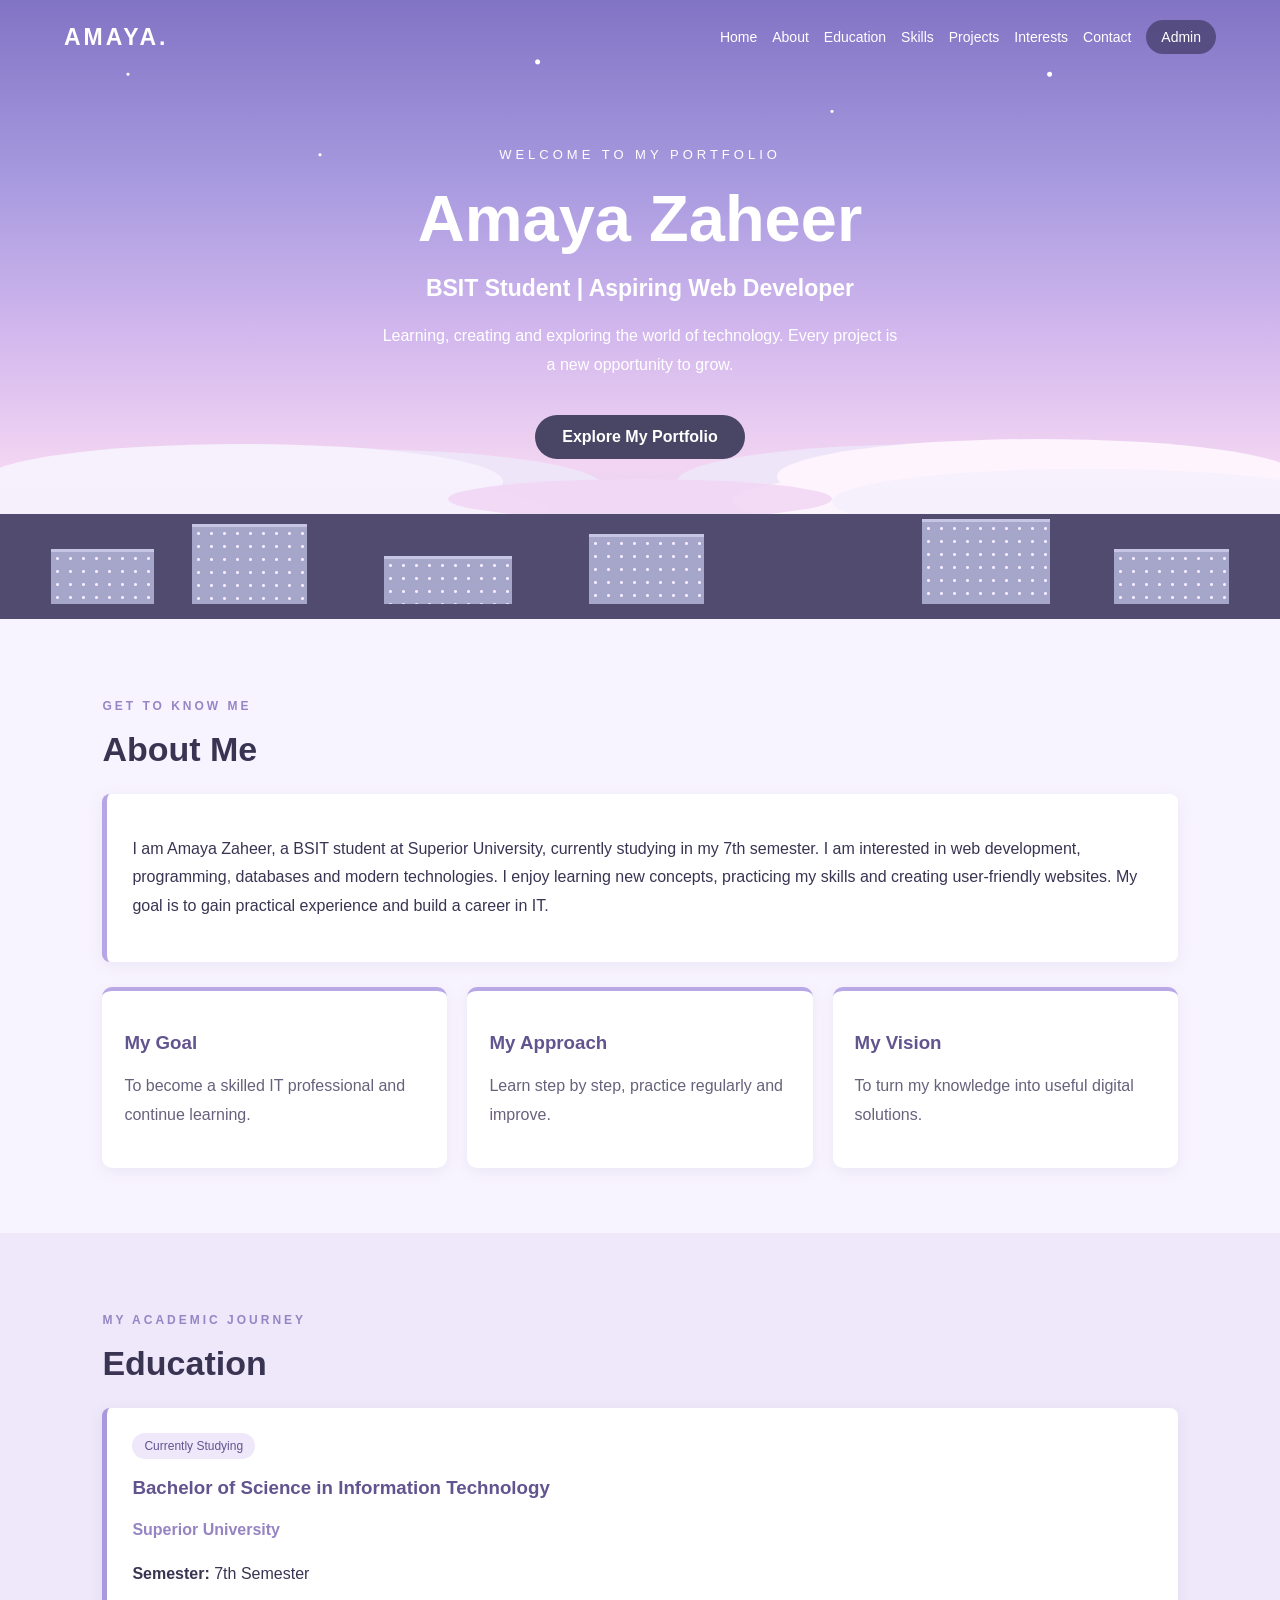
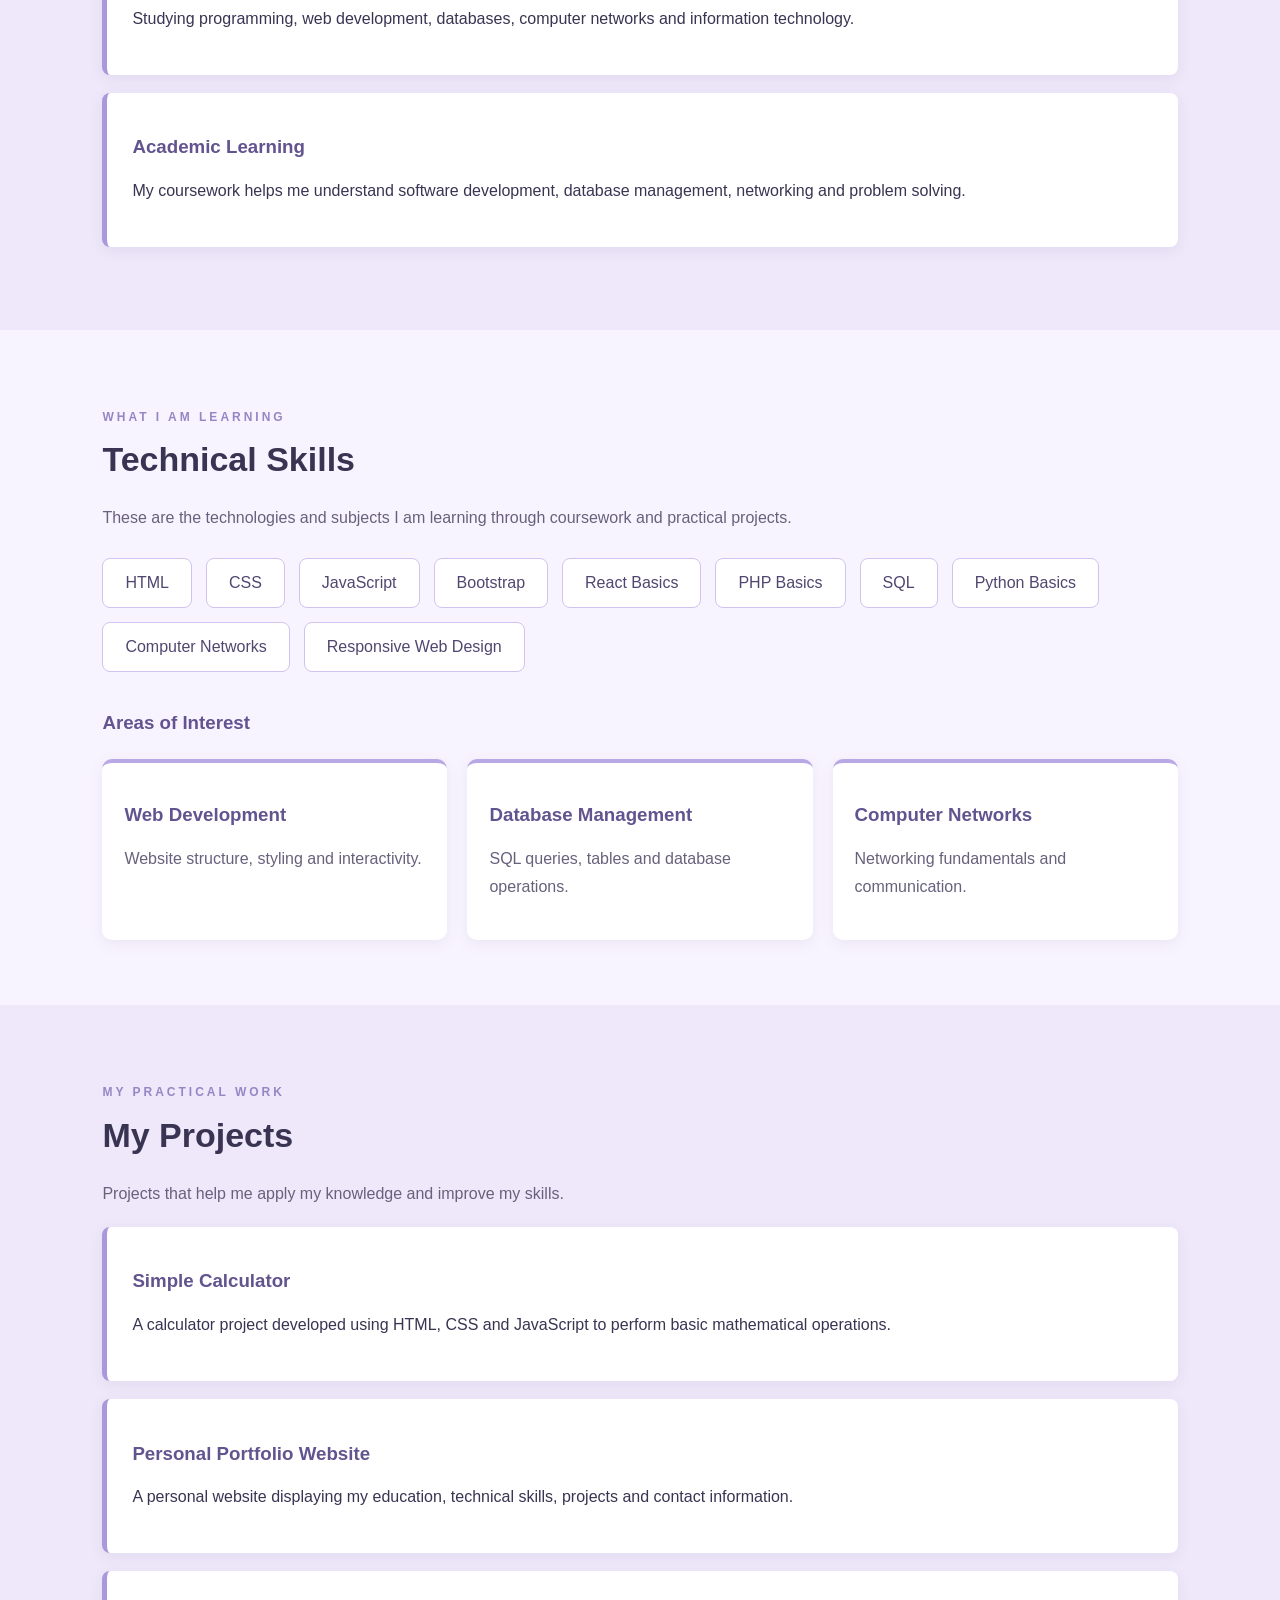
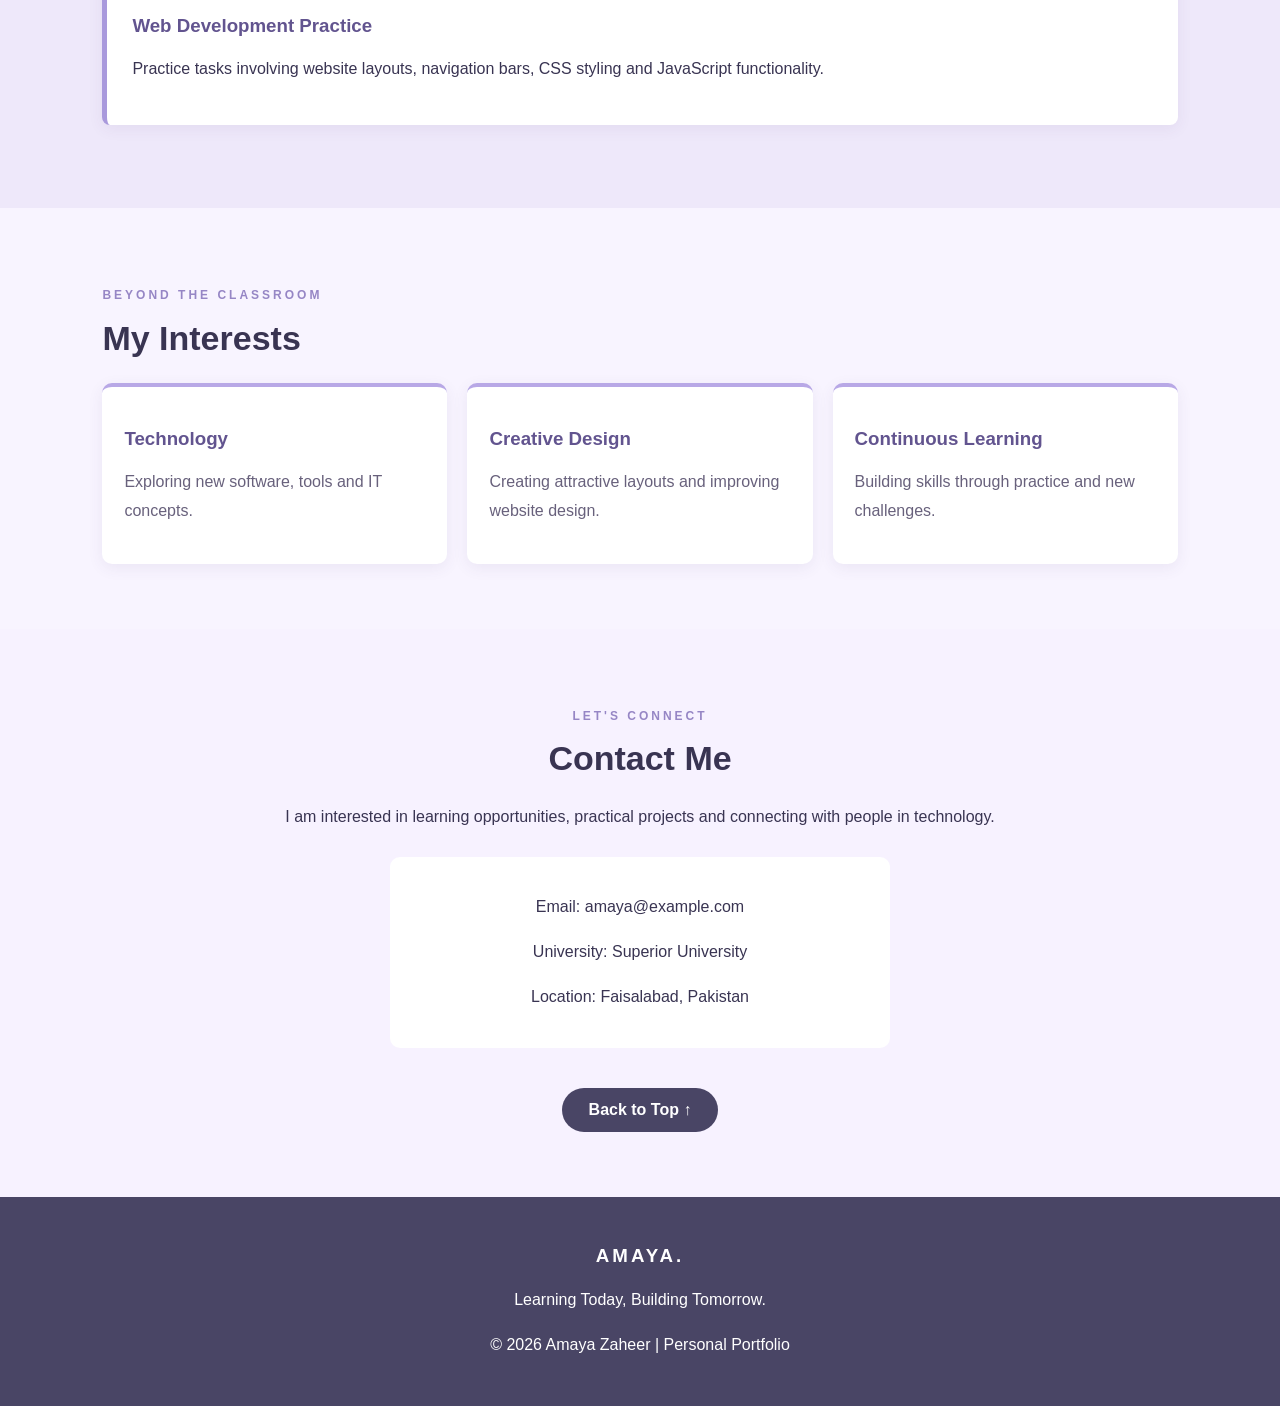
==== index.html @ d49d98a9 "my portfolio" ====
<!DOCTYPE html>
<html lang="en">
<head>
    <meta charset="UTF-8">
    <meta name="viewport" content="width=device-width, initial-scale=1.0">
    <title>Amaya Zaheer | Portfolio</title>
    <link rel="stylesheet" href="style.css">
</head>
<body>

    <header>
        <a href="index.html" class="logo">AMAYA.</a>

        <nav>
            <a href="#home">Home</a>
            <a href="#about">About</a>
            <a href="#education">Education</a>
            <a href="#skills">Skills</a>
            <a href="#projects">Projects</a>
            <a href="#interests">Interests</a>
            <a href="#contact">Contact</a>
            <a href="admin.html" class="admin-link">Admin</a>
        </nav>
    </header>

    <!-- Home -->
    <section class="hero" id="home">
        <div class="hero-content">
            <p class="small-heading">WELCOME TO MY PORTFOLIO</p>
            <h1 id="name">Amaya Zaheer</h1>
            <h2 id="role">BSIT Student | Aspiring Web Developer</h2>

            <p class="hero-description">
                Learning, creating and exploring the world of technology.
                Every project is a new opportunity to grow.
            </p>

            <a href="#about" class="btn">Explore My Portfolio</a>
        </div>

        <div class="cloud cloud-one"></div>
        <div class="cloud cloud-two"></div>
        <div class="cloud cloud-three"></div>

        <div class="city">
            <div class="building building-one"></div>
            <div class="building building-two"></div>
            <div class="building building-three"></div>
            <div class="building building-four"></div>
            <div class="building building-five"></div>
            <div class="building building-six"></div>
        </div>
    </section>

    <!-- About -->
    <section id="about" class="section">
        <p class="section-label">GET TO KNOW ME</p>
        <h2>About Me</h2>

        <div class="about-box">
            <p id="aboutText"></p>
        </div>

        <div class="card-container">
            <div class="info-card">
                <h3>My Goal</h3>
                <p>To become a skilled IT professional and continue learning.</p>
            </div>

            <div class="info-card">
                <h3>My Approach</h3>
                <p>Learn step by step, practice regularly and improve.</p>
            </div>

            <div class="info-card">
                <h3>My Vision</h3>
                <p>To turn my knowledge into useful digital solutions.</p>
            </div>
        </div>
    </section>

    <!-- Education -->
    <section id="education" class="section alternate">
        <p class="section-label">MY ACADEMIC JOURNEY</p>
        <h2>Education</h2>

        <div class="content-card">
            <span class="tag">Currently Studying</span>
            <h3>Bachelor of Science in Information Technology</h3>
            <h4>Superior University</h4>
            <p><strong>Semester:</strong> 7th Semester</p>
            <p>
                Studying programming, web development, databases,
                computer networks and information technology.
            </p>
        </div>

        <div class="content-card">
            <h3>Academic Learning</h3>
            <p>
                My coursework helps me understand software development,
                database management, networking and problem solving.
            </p>
        </div>
    </section>

    <!-- Skills -->
    <section id="skills" class="section">
        <p class="section-label">WHAT I AM LEARNING</p>
        <h2>Technical Skills</h2>

        <p class="section-intro">
            These are the technologies and subjects I am learning
            through coursework and practical projects.
        </p>

        <div id="skillsList" class="skills-container"></div>

        <h3 class="sub-heading">Areas of Interest</h3>

        <div class="card-container">
            <div class="info-card">
                <h3>Web Development</h3>
                <p>Website structure, styling and interactivity.</p>
            </div>

            <div class="info-card">
                <h3>Database Management</h3>
                <p>SQL queries, tables and database operations.</p>
            </div>

            <div class="info-card">
                <h3>Computer Networks</h3>
                <p>Networking fundamentals and communication.</p>
            </div>
        </div>
    </section>

    <!-- Projects -->
    <section id="projects" class="section alternate">
        <p class="section-label">MY PRACTICAL WORK</p>
        <h2>My Projects</h2>

        <p class="section-intro">
            Projects that help me apply my knowledge and improve my skills.
        </p>

        <div id="projectsList"></div>
    </section>

    <!-- Interests -->
    <section id="interests" class="section">
        <p class="section-label">BEYOND THE CLASSROOM</p>
        <h2>My Interests</h2>

        <div class="card-container">
            <div class="info-card">
                <h3>Technology</h3>
                <p>Exploring new software, tools and IT concepts.</p>
            </div>

            <div class="info-card">
                <h3>Creative Design</h3>
                <p>Creating attractive layouts and improving website design.</p>
            </div>

            <div class="info-card">
                <h3>Continuous Learning</h3>
                <p>Building skills through practice and new challenges.</p>
            </div>
        </div>
    </section>

    <!-- Contact -->
    <section id="contact" class="section contact-section">
        <p class="section-label">LET'S CONNECT</p>
        <h2>Contact Me</h2>

        <p>
            I am interested in learning opportunities, practical projects
            and connecting with people in technology.
        </p>

        <div class="contact-box">
            <p id="email"></p>
            <p>University: Superior University</p>
            <p>Location: Faisalabad, Pakistan</p>
        </div>

        <a href="#home" class="btn">Back to Top ↑</a>
    </section>

    <footer>
        <h3>AMAYA.</h3>
        <p>Learning Today, Building Tomorrow.</p>
        <p>© 2026 Amaya Zaheer | Personal Portfolio</p>
    </footer>

    <script src="script.js"></script>
</body>
</html>
---- style.css ----
* {
    box-sizing: border-box;
}

html {
    scroll-behavior: smooth;
    scroll-padding-top: 25px;
}

body {
    margin: 0;
    font-family: Arial, sans-serif;
    color: #393452;
    background: #f8f4ff;
}

p {
    line-height: 1.8;
}

/* Navigation */
header {
    width: 100%;
    padding: 20px 5%;
    display: flex;
    justify-content: space-between;
    align-items: center;
    flex-wrap: wrap;
    gap: 15px;
    position: absolute;
    top: 0;
    left: 0;
    z-index: 20;
}

.logo {
    color: white;
    font-size: 23px;
    font-weight: bold;
    letter-spacing: 3px;
    text-decoration: none;
}

nav {
    display: flex;
    flex-wrap: wrap;
    align-items: center;
    gap: 15px;
}

nav a {
    color: white;
    text-decoration: none;
    font-size: 14px;
}

nav a:hover {
    color: #ffe1ff;
}

.admin-link {
    padding: 9px 15px;
    background: rgba(65, 57, 101, 0.7);
    border-radius: 20px;
}

/* Sky Hero */
.hero {
    min-height: 600px;
    position: relative;
    overflow: hidden;
    display: flex;
    justify-content: center;
    align-items: center;
    text-align: center;
    padding: 130px 20px 160px;
    color: white;

    background:
        radial-gradient(circle at 10% 12%, white 1px, transparent 2px),
        radial-gradient(circle at 25% 25%, white 1px, transparent 2px),
        radial-gradient(circle at 42% 10%, white 2px, transparent 3px),
        radial-gradient(circle at 65% 18%, white 1px, transparent 2px),
        radial-gradient(circle at 82% 12%, white 2px, transparent 3px),
        linear-gradient(
            to bottom,
            #8274c4,
            #a99be0 30%,
            #d4b9ee 55%,
            #f2d5f2 75%,
            #d7d5ef
        );
}

.hero-content {
    position: relative;
    z-index: 5;
    max-width: 750px;
}

.small-heading {
    font-size: 13px;
    letter-spacing: 4px;
}

.hero h1 {
    font-size: 65px;
    margin: 15px 0;
    color: white;
}

.hero h2 {
    font-size: 23px;
    color: white;
}

.hero-description {
    max-width: 520px;
    margin: 20px auto;
}

/* Clouds */
.cloud {
    position: absolute;
    height: 65px;
    border-radius: 50%;
    background: #f8f4ff;
    opacity: 0.9;
}

.cloud-one {
    bottom: 80px;
    left: -5%;
    width: 40%;
    box-shadow:
        50px -25px 0 5px #f8f4ff,
        100px 5px 0 #f8f4ff,
        150px -20px 0 5px #eee7fa;
}

.cloud-two {
    bottom: 85px;
    right: -5%;
    width: 40%;
    box-shadow:
        -50px -25px 0 5px #fff8ff,
        -100px 0 0 #fff8ff,
        -150px -20px 0 5px #eee7fa;
}

.cloud-three {
    bottom: 100px;
    left: 35%;
    width: 30%;
    height: 40px;
    background: #f2d9f5;
}

/* City */
.city {
    position: absolute;
    bottom: 0;
    left: 0;
    width: 100%;
    height: 105px;
    background: #514b70;
    z-index: 2;
}

.building {
    position: absolute;
    bottom: 15px;
    background-color: #a5a6ca;
    border-top: 3px solid #c6c5e4;
    background-image:
        radial-gradient(circle, #f5edff 1px, transparent 2px);
    background-size: 13px 13px;
}

.building-one {
    left: 4%;
    width: 8%;
    height: 55px;
}

.building-two {
    left: 15%;
    width: 9%;
    height: 80px;
}

.building-three {
    left: 30%;
    width: 10%;
    height: 48px;
}

.building-four {
    left: 46%;
    width: 9%;
    height: 70px;
}

.building-five {
    right: 18%;
    width: 10%;
    height: 85px;
}

.building-six {
    right: 4%;
    width: 9%;
    height: 55px;
}

/* Buttons */
.btn {
    display: inline-block;
    margin-top: 15px;
    padding: 13px 27px;
    color: white;
    background: #494565;
    text-decoration: none;
    border-radius: 25px;
    font-weight: bold;
}

.btn:hover {
    background: #7768a9;
}

/* Sections */
.section {
    padding: 65px 8%;
    scroll-margin-top: 20px;
}

.alternate {
    background: #eee8fa;
}

.section-label {
    color: #9686c5;
    font-size: 12px;
    font-weight: bold;
    letter-spacing: 3px;
}

.section h2 {
    font-size: 34px;
    margin: 10px 0 25px;
}

.section-intro {
    max-width: 700px;
    color: #68617c;
}

/* About */
.about-box {
    background: white;
    border-left: 5px solid #b7a6e5;
    padding: 25px;
    border-radius: 8px;
    box-shadow: 0 4px 18px rgba(76, 61, 113, 0.08);
}

/* Cards */
.card-container {
    display: flex;
    flex-wrap: wrap;
    gap: 20px;
    margin-top: 25px;
}

.info-card {
    flex: 1;
    min-width: 190px;
    padding: 22px;
    background: white;
    border-radius: 10px;
    border-top: 4px solid #b8a8e6;
    box-shadow: 0 4px 15px rgba(80, 60, 120, 0.08);
}

.info-card h3,
.content-card h3,
.project-card h3 {
    color: #62548f;
}

.info-card p {
    color: #68617c;
}

/* Education and Projects */
.content-card,
.project-card {
    background: white;
    padding: 25px;
    margin: 18px 0;
    border-radius: 8px;
    border-left: 5px solid #a999dc;
    box-shadow: 0 4px 15px rgba(80, 60, 120, 0.07);
}

.content-card h4 {
    color: #9584c2;
}

.tag {
    display: inline-block;
    background: #eee8fa;
    color: #62548f;
    padding: 6px 12px;
    border-radius: 20px;
    font-size: 12px;
}

/* Skills */
.skills-container {
    display: flex;
    flex-wrap: wrap;
    gap: 14px;
    margin-top: 25px;
}

.skill {
    padding: 15px 22px;
    background: white;
    border: 1px solid #d1c3ef;
    border-radius: 8px;
    color: #51466f;
}

.sub-heading {
    color: #62548f;
    margin-top: 40px;
}

/* Contact */
.contact-section {
    text-align: center;
    background: #f7f2ff;
}

.contact-box {
    max-width: 500px;
    margin: 25px auto;
    padding: 20px;
    background: white;
    border-radius: 10px;
}

/* Footer */
footer {
    text-align: center;
    padding: 30px 15px;
    color: white;
    background: #494565;
}

footer h3 {
    letter-spacing: 3px;
}

/* Admin Page */
.admin-page {
    min-height: 100vh;
    padding: 40px 15px;
    background: linear-gradient(135deg, #c0b0ec, #f4d9f5, #eee8fa);
}

.admin-box {
    max-width: 650px;
    margin: 25px auto;
    padding: 30px;
    background: white;
    border-radius: 12px;
    box-shadow: 0 5px 25px rgba(60, 45, 100, 0.15);
}

.admin-box h1,
.admin-box h2 {
    color: #62548f;
}

.admin-box label {
    display: block;
    margin-top: 15px;
    font-size: 14px;
    font-weight: bold;
}

.admin-box input,
.admin-box textarea {
    width: 100%;
    padding: 12px;
    margin-top: 7px;
    border: 1px solid #d4cae8;
    border-radius: 5px;
    font-family: Arial, sans-serif;
    font-size: 14px;
}

.admin-box textarea {
    min-height: 100px;
    resize: vertical;
}

.admin-box button {
    padding: 12px 20px;
    margin-top: 15px;
    border: none;
    border-radius: 5px;
    background: #62548f;
    color: white;
    cursor: pointer;
}

.admin-box button:hover {
    background: #494565;
}

.admin-message {
    color: #62548f;
    font-weight: bold;
}

/* Mobile Screen */
@media (max-width: 750px) {
    header {
        position: relative;
        justify-content: center;
        background: #8b7bc9;
    }

    nav {
        justify-content: center;
        gap: 12px;
    }

    nav a {
        font-size: 12px;
    }

    .hero {
        min-height: 500px;
        padding: 70px 20px 150px;
    }

    .hero h1 {
        font-size: 40px;
    }

    .hero h2 {
        font-size: 19px;
    }

    .section {
        padding: 40px 6%;
    }

    .section h2 {
        font-size: 28px;
    }

    .info-card {
        min-width: 100%;
    }

    .admin-box {
        padding: 20px;
    }
}
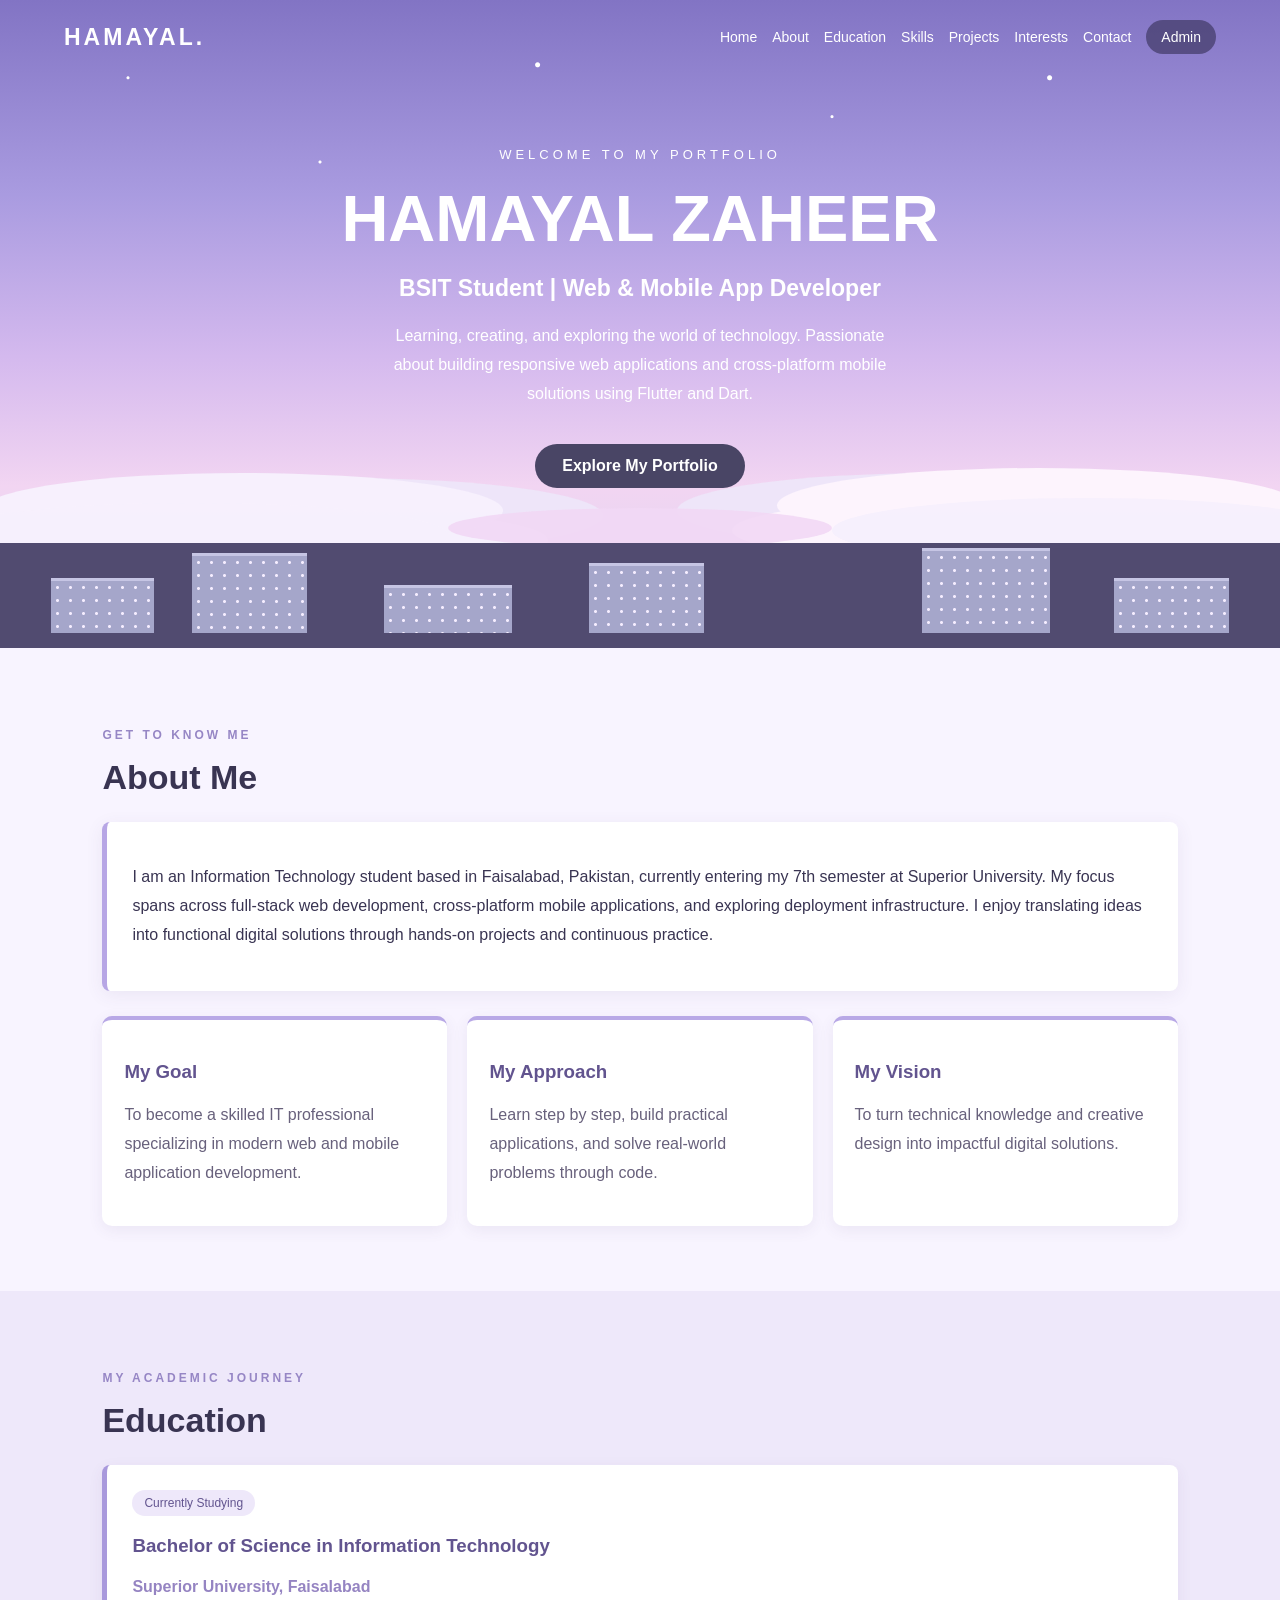
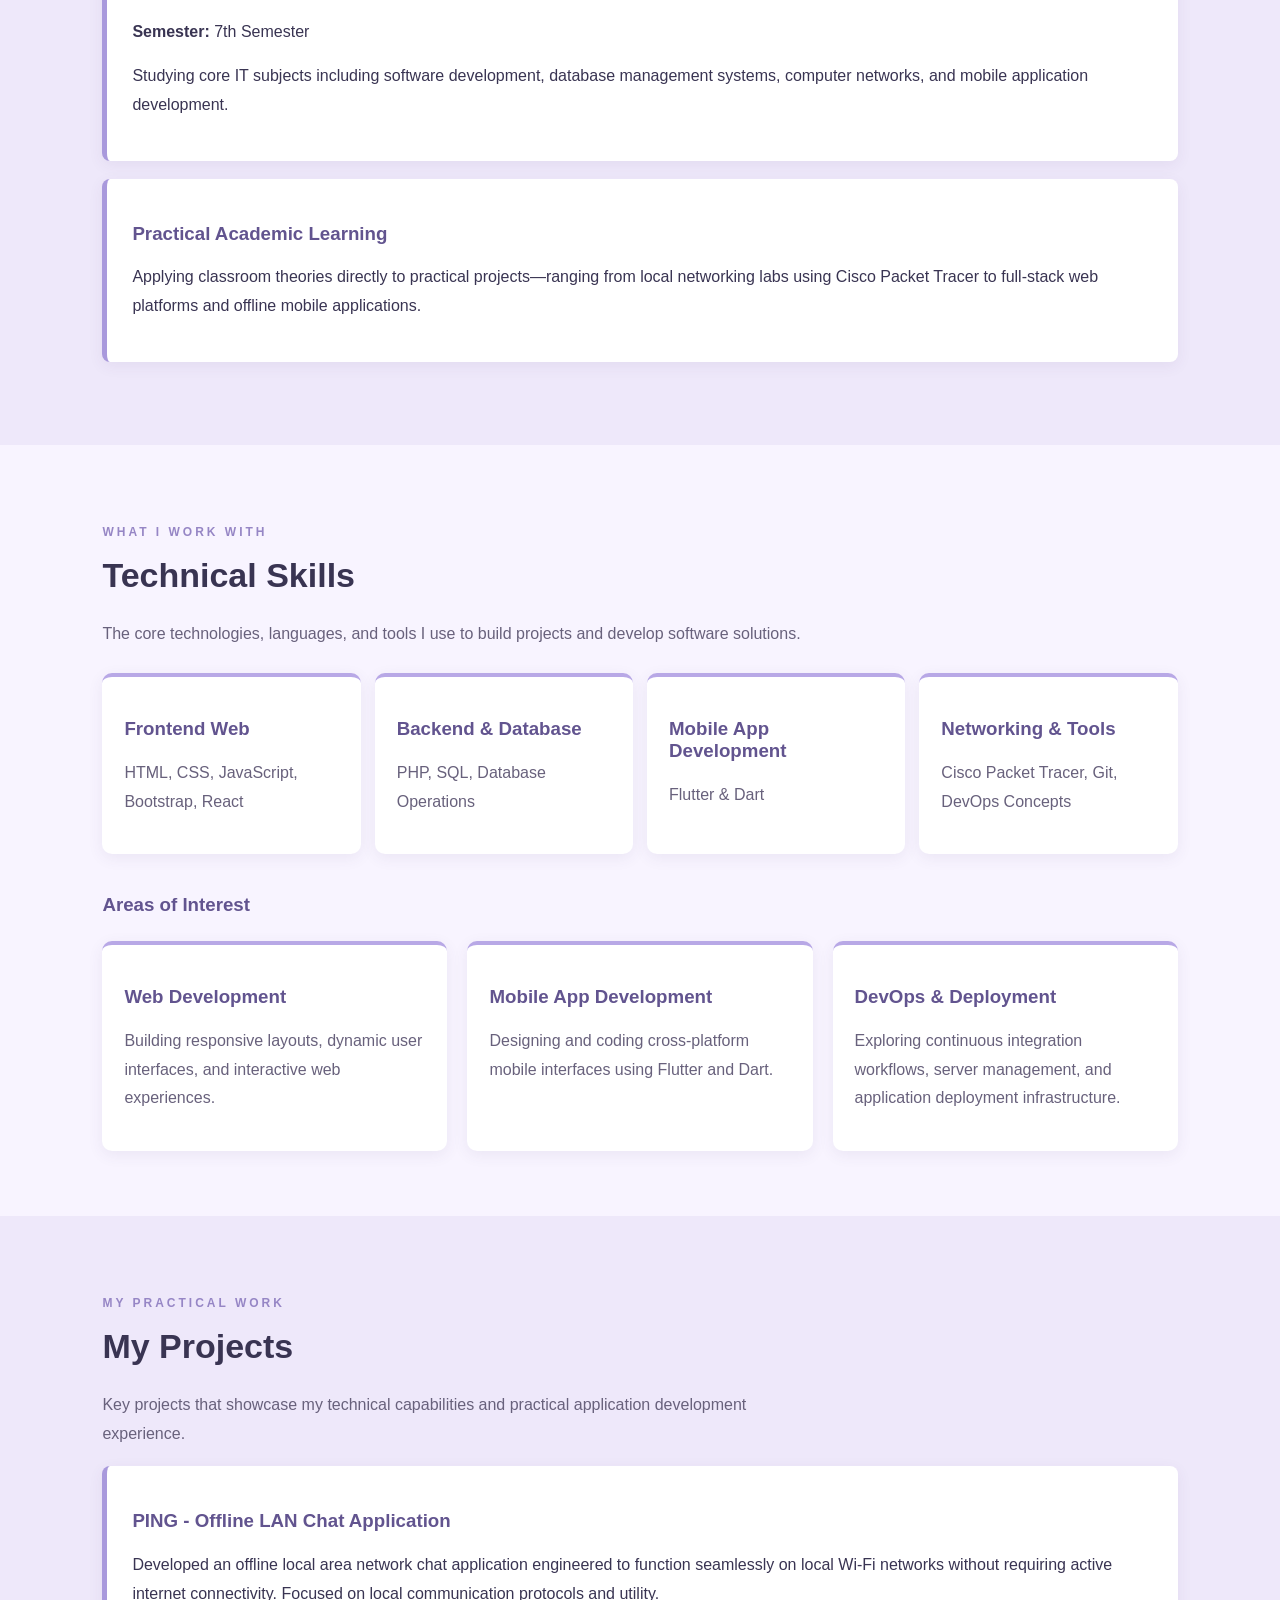
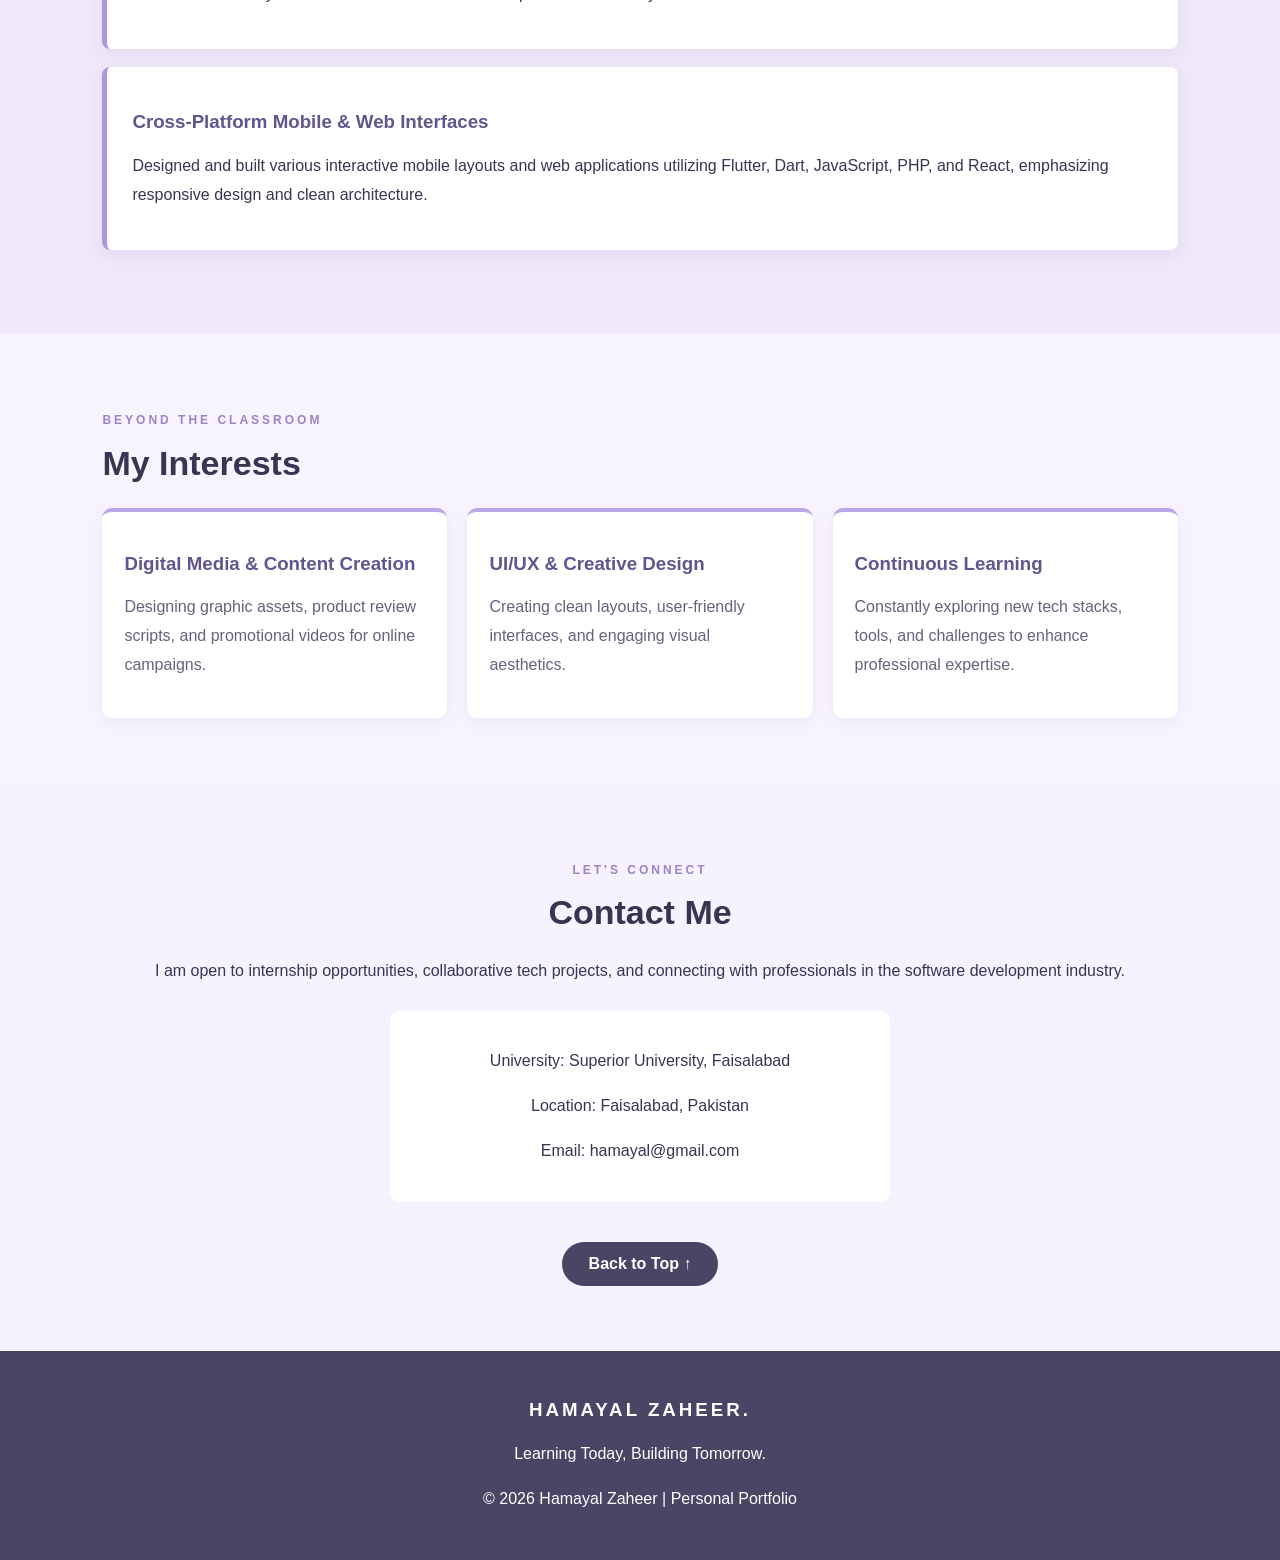
==== commit 00836e05: "final portfolio design" ====
--- a/index.html
+++ b/index.html
@@ -1,16 +1,15 @@
-
 <!DOCTYPE html>
 <html lang="en">
 <head>
     <meta charset="UTF-8">
     <meta name="viewport" content="width=device-width, initial-scale=1.0">
-    <title>Amaya Zaheer | Portfolio</title>
+    <title>HAMAYAL ZAHEER | Portfolio</title>
     <link rel="stylesheet" href="style.css">
 </head>
 <body>
 
     <header>
-        <a href="index.html" class="logo">AMAYA.</a>
+        <a href="index.html" class="logo">HAMAYAL.</a>
 
         <nav>
             <a href="#home">Home</a>
@@ -28,12 +27,12 @@
     <section class="hero" id="home">
         <div class="hero-content">
             <p class="small-heading">WELCOME TO MY PORTFOLIO</p>
-            <h1 id="name">Amaya Zaheer</h1>
-            <h2 id="role">BSIT Student | Aspiring Web Developer</h2>
+            <h1 id="name">HAMAYAL ZAHEER</h1>
+            <h2 id="role">BSIT Student | Web & Mobile App Developer</h2>
 
             <p class="hero-description">
-                Learning, creating and exploring the world of technology.
-                Every project is a new opportunity to grow.
+                Learning, creating, and exploring the world of technology. 
+                Passionate about building responsive web applications and cross-platform mobile solutions using Flutter and Dart.
             </p>
 
             <a href="#about" class="btn">Explore My Portfolio</a>
@@ -59,23 +58,27 @@
         <h2>About Me</h2>
 
         <div class="about-box">
-            <p id="aboutText"></p>
+            <p id="aboutText">
+                I am an Information Technology student based in Faisalabad, Pakistan, currently entering my 7th semester at Superior University. 
+                My focus spans across full-stack web development, cross-platform mobile applications, and exploring deployment infrastructure. 
+                I enjoy translating ideas into functional digital solutions through hands-on projects and continuous practice.
+            </p>
         </div>
 
         <div class="card-container">
             <div class="info-card">
                 <h3>My Goal</h3>
-                <p>To become a skilled IT professional and continue learning.</p>
+                <p>To become a skilled IT professional specializing in modern web and mobile application development.</p>
             </div>
 
             <div class="info-card">
                 <h3>My Approach</h3>
-                <p>Learn step by step, practice regularly and improve.</p>
+                <p>Learn step by step, build practical applications, and solve real-world problems through code.</p>
             </div>
 
             <div class="info-card">
                 <h3>My Vision</h3>
-                <p>To turn my knowledge into useful digital solutions.</p>
+                <p>To turn technical knowledge and creative design into impactful digital solutions.</p>
             </div>
         </div>
     </section>
@@ -88,51 +91,56 @@
         <div class="content-card">
             <span class="tag">Currently Studying</span>
             <h3>Bachelor of Science in Information Technology</h3>
-            <h4>Superior University</h4>
+            <h4>Superior University, Faisalabad</h4>
             <p><strong>Semester:</strong> 7th Semester</p>
             <p>
-                Studying programming, web development, databases,
-                computer networks and information technology.
+                Studying core IT subjects including software development, database management systems, 
+                computer networks, and mobile application development.
             </p>
         </div>
 
         <div class="content-card">
-            <h3>Academic Learning</h3>
+            <h3>Practical Academic Learning</h3>
             <p>
-                My coursework helps me understand software development,
-                database management, networking and problem solving.
+                Applying classroom theories directly to practical projects—ranging from local networking labs using 
+                Cisco Packet Tracer to full-stack web platforms and offline mobile applications.
             </p>
         </div>
     </section>
 
     <!-- Skills -->
     <section id="skills" class="section">
-        <p class="section-label">WHAT I AM LEARNING</p>
+        <p class="section-label">WHAT I WORK WITH</p>
         <h2>Technical Skills</h2>
 
         <p class="section-intro">
-            These are the technologies and subjects I am learning
-            through coursework and practical projects.
+            The core technologies, languages, and tools I use to build projects and develop software solutions.
         </p>
 
-        <div id="skillsList" class="skills-container"></div>
+        <div id="skillsList" class="skills-container">
+            <!-- Example skill tags/cards representation -->
+            <div class="info-card"><h3>Frontend Web</h3><p>HTML, CSS, JavaScript, Bootstrap, React</p></div>
+            <div class="info-card"><h3>Backend & Database</h3><p>PHP, SQL, Database Operations</p></div>
+            <div class="info-card"><h3>Mobile App Development</h3><p>Flutter & Dart</p></div>
+            <div class="info-card"><h3>Networking & Tools</h3><p>Cisco Packet Tracer, Git, DevOps Concepts</p></div>
+        </div>
 
         <h3 class="sub-heading">Areas of Interest</h3>
 
         <div class="card-container">
             <div class="info-card">
                 <h3>Web Development</h3>
-                <p>Website structure, styling and interactivity.</p>
-            </div>
-
-            <div class="info-card">
-                <h3>Database Management</h3>
-                <p>SQL queries, tables and database operations.</p>
-            </div>
-
-            <div class="info-card">
-                <h3>Computer Networks</h3>
-                <p>Networking fundamentals and communication.</p>
+                <p>Building responsive layouts, dynamic user interfaces, and interactive web experiences.</p>
+            </div>
+
+            <div class="info-card">
+                <h3>Mobile App Development</h3>
+                <p>Designing and coding cross-platform mobile interfaces using Flutter and Dart.</p>
+            </div>
+
+            <div class="info-card">
+                <h3>DevOps & Deployment</h3>
+                <p>Exploring continuous integration workflows, server management, and application deployment infrastructure.</p>
             </div>
         </div>
     </section>
@@ -143,10 +151,25 @@
         <h2>My Projects</h2>
 
         <p class="section-intro">
-            Projects that help me apply my knowledge and improve my skills.
+            Key projects that showcase my technical capabilities and practical application development experience.
         </p>
 
-        <div id="projectsList"></div>
+        <div id="projectsList">
+            <div class="content-card">
+                <h3>PING - Offline LAN Chat Application</h3>
+                <p>
+                    Developed an offline local area network chat application engineered to function seamlessly on local Wi-Fi 
+                    networks without requiring active internet connectivity. Focused on local communication protocols and utility.
+                </p>
+            </div>
+            <div class="content-card">
+                <h3>Cross-Platform Mobile & Web Interfaces</h3>
+                <p>
+                    Designed and built various interactive mobile layouts and web applications utilizing Flutter, Dart, 
+                    JavaScript, PHP, and React, emphasizing responsive design and clean architecture.
+                </p>
+            </div>
+        </div>
     </section>
 
     <!-- Interests -->
@@ -156,18 +179,18 @@
 
         <div class="card-container">
             <div class="info-card">
-                <h3>Technology</h3>
-                <p>Exploring new software, tools and IT concepts.</p>
-            </div>
-
-            <div class="info-card">
-                <h3>Creative Design</h3>
-                <p>Creating attractive layouts and improving website design.</p>
+                <h3>Digital Media & Content Creation</h3>
+                <p>Designing graphic assets, product review scripts, and promotional videos for online campaigns.</p>
+            </div>
+
+            <div class="info-card">
+                <h3>UI/UX & Creative Design</h3>
+                <p>Creating clean layouts, user-friendly interfaces, and engaging visual aesthetics.</p>
             </div>
 
             <div class="info-card">
                 <h3>Continuous Learning</h3>
-                <p>Building skills through practice and new challenges.</p>
+                <p>Constantly exploring new tech stacks, tools, and challenges to enhance professional expertise.</p>
             </div>
         </div>
     </section>
@@ -178,23 +201,23 @@
         <h2>Contact Me</h2>
 
         <p>
-            I am interested in learning opportunities, practical projects
-            and connecting with people in technology.
+            I am open to internship opportunities, collaborative tech projects, 
+            and connecting with professionals in the software development industry.
         </p>
 
         <div class="contact-box">
-            <p id="email"></p>
-            <p>University: Superior University</p>
+            <p>University: Superior University, Faisalabad</p>
             <p>Location: Faisalabad, Pakistan</p>
+            <p>Email: hamayal@gmail.com</p>
         </div>
 
         <a href="#home" class="btn">Back to Top ↑</a>
     </section>
 
     <footer>
-        <h3>AMAYA.</h3>
+        <h3>HAMAYAL ZAHEER.</h3>
         <p>Learning Today, Building Tomorrow.</p>
-        <p>© 2026 Amaya Zaheer | Personal Portfolio</p>
+        <p>© 2026 Hamayal Zaheer | Personal Portfolio</p>
     </footer>
 
     <script src="script.js"></script>
